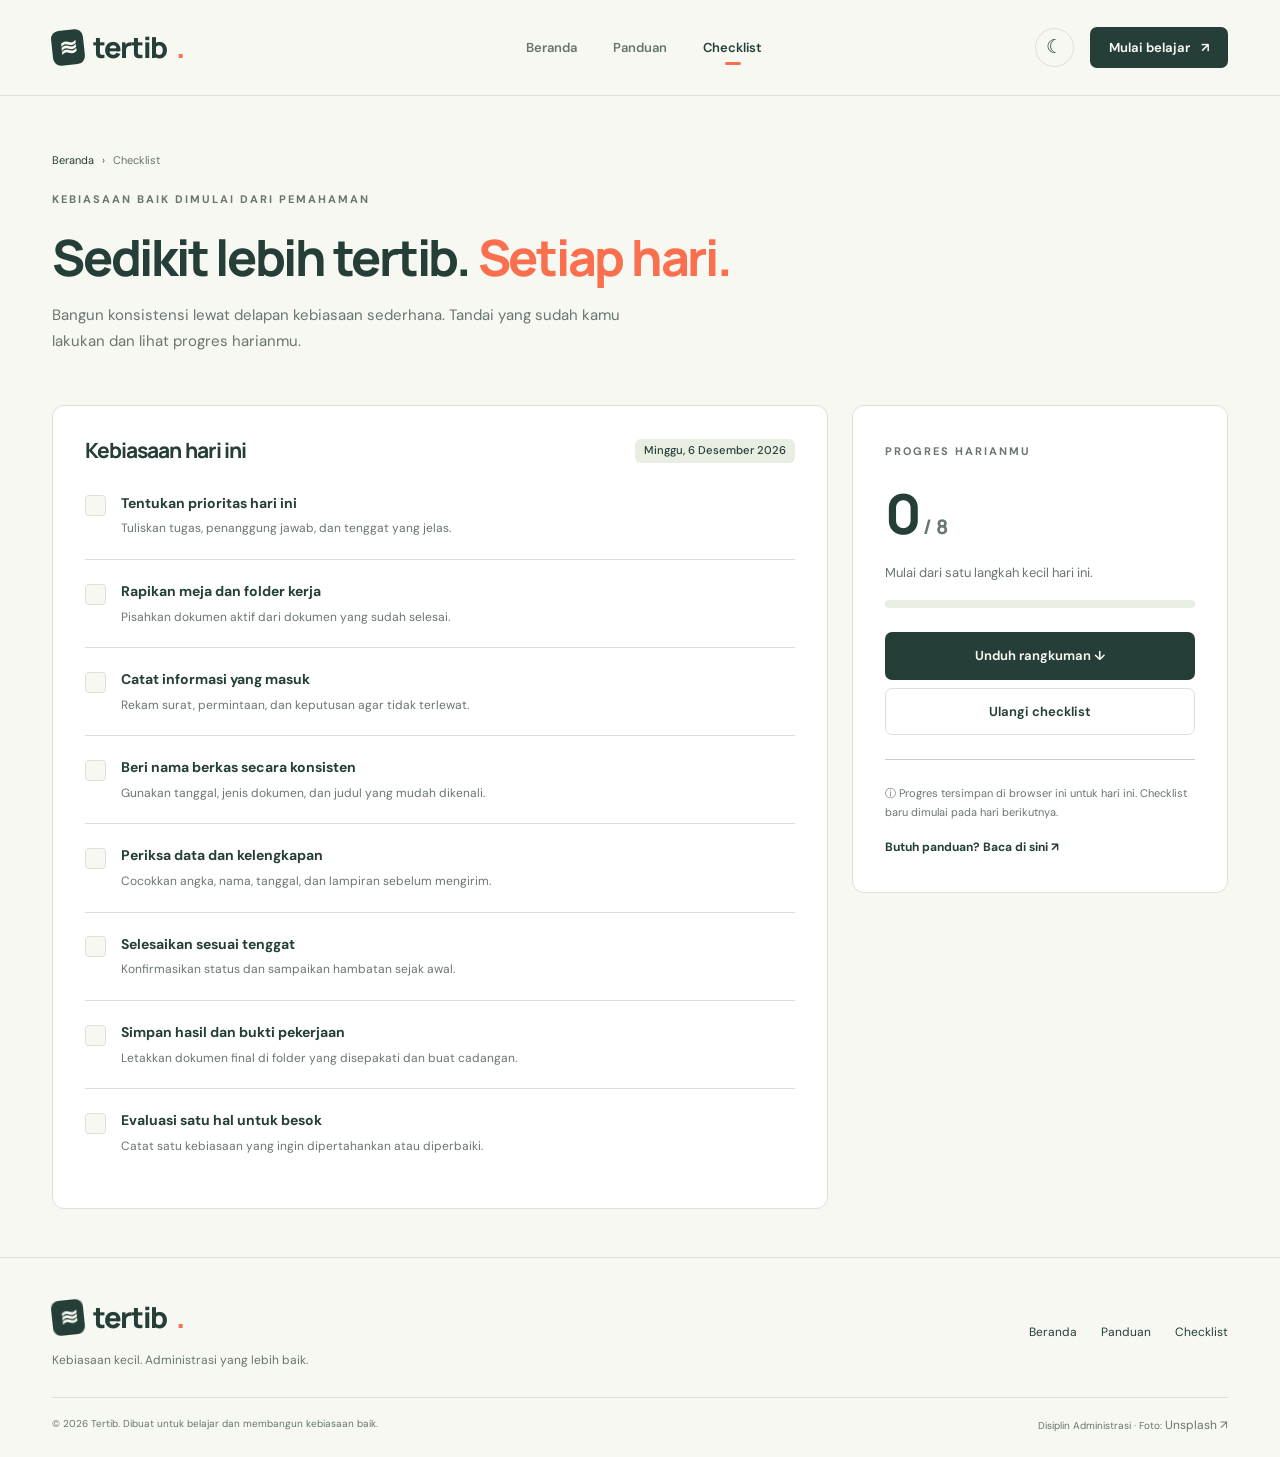
==== checklist.html @ 35b1b318 "Build Tertib administration discipline website" ====
<!doctype html>
<html lang="id" data-bs-theme="light"><head><meta charset="utf-8"><meta name="viewport" content="width=device-width, initial-scale=1"><meta name="description" content="Tandai delapan kebiasaan administrasi dan simpan progres harianmu di perangkat."><meta name="theme-color" content="#294b3e"><title>Checklist harian — Tertib</title><link rel="icon" href="assets/favicon.svg" type="image/svg+xml"><!-- Bootstrap disimpan lokal agar komponen dapat digunakan tanpa CDN. --><script src="assets/theme.js"></script><link rel="stylesheet" href="assets/bootstrap.min.css"><link rel="stylesheet" href="assets/style.css"></head><body><!-- Navbar Bootstrap: navigasi antarhalaman dan pengaturan tema. -->
<a class="skip" href="#main">Lewati navigasi</a><nav class="navbar navbar-expand-lg" aria-label="Navigasi utama"><div class="container"><a class="brand" href="index.html" aria-label="Tertib, beranda"><span class="brand-mark">≋</span>tertib<span class="accent">.</span></a><button class="navbar-toggler" type="button" data-bs-toggle="collapse" data-bs-target="#mainNav" aria-controls="mainNav" aria-expanded="false" aria-label="Buka navigasi"><span class="navbar-toggler-icon"></span></button><div class="collapse navbar-collapse" id="mainNav"><ul class="navbar-nav mx-auto"><li class="nav-item"><a class="nav-link "  href="index.html">Beranda</a></li><li class="nav-item"><a class="nav-link "  href="panduan.html">Panduan</a></li><li class="nav-item"><a class="nav-link active" aria-current="page" href="checklist.html">Checklist</a></li></ul><div class="d-flex gap-3 align-items-center nav-actions"><button class="theme-toggle" type="button" id="themeToggle" aria-label="Aktifkan mode gelap" aria-pressed="false">☾</button><a class="btn btn-forest nav-cta" href="panduan.html">Mulai belajar <span class="ms-2">↗</span></a></div></div></div></nav><main id="main"><section class="page-heading"><div class="container"><!-- Breadcrumb Bootstrap menunjukkan posisi halaman. --><nav aria-label="Breadcrumb"><ol class="breadcrumb"><li class="breadcrumb-item"><a href="index.html">Beranda</a></li><li class="breadcrumb-item active" aria-current="page">Checklist</li></ol></nav><span class="eyebrow">Kebiasaan baik dimulai dari pemahaman</span><h1>Sedikit lebih tertib. <span class="accent">Setiap hari.</span></h1><p>Bangun konsistensi lewat delapan kebiasaan sederhana. Tandai yang sudah kamu lakukan dan lihat progres harianmu.</p></div></section><!-- Checklist: input Bootstrap dengan penyimpanan lokal per tanggal. --><section class="pb-5"><div class="container"><div class="row g-4"><div class="col-lg-8"><div class="checklist-panel"><div class="d-flex flex-wrap justify-content-between align-items-center gap-2 mb-2"><h3 class="mb-0">Kebiasaan hari ini</h3><span class="badge soft-badge" id="todayDate"></span></div><div class="checklist-item"><input class="form-check-input habit-check" type="checkbox" id="prioritas"><label for="prioritas"><strong>Tentukan prioritas hari ini</strong><p>Tuliskan tugas, penanggung jawab, dan tenggat yang jelas.</p></label></div><div class="checklist-item"><input class="form-check-input habit-check" type="checkbox" id="meja"><label for="meja"><strong>Rapikan meja dan folder kerja</strong><p>Pisahkan dokumen aktif dari dokumen yang sudah selesai.</p></label></div><div class="checklist-item"><input class="form-check-input habit-check" type="checkbox" id="catatan"><label for="catatan"><strong>Catat informasi yang masuk</strong><p>Rekam surat, permintaan, dan keputusan agar tidak terlewat.</p></label></div><div class="checklist-item"><input class="form-check-input habit-check" type="checkbox" id="nama"><label for="nama"><strong>Beri nama berkas secara konsisten</strong><p>Gunakan tanggal, jenis dokumen, dan judul yang mudah dikenali.</p></label></div><div class="checklist-item"><input class="form-check-input habit-check" type="checkbox" id="periksa"><label for="periksa"><strong>Periksa data dan kelengkapan</strong><p>Cocokkan angka, nama, tanggal, dan lampiran sebelum mengirim.</p></label></div><div class="checklist-item"><input class="form-check-input habit-check" type="checkbox" id="tenggat"><label for="tenggat"><strong>Selesaikan sesuai tenggat</strong><p>Konfirmasikan status dan sampaikan hambatan sejak awal.</p></label></div><div class="checklist-item"><input class="form-check-input habit-check" type="checkbox" id="simpan"><label for="simpan"><strong>Simpan hasil dan bukti pekerjaan</strong><p>Letakkan dokumen final di folder yang disepakati dan buat cadangan.</p></label></div><div class="checklist-item"><input class="form-check-input habit-check" type="checkbox" id="evaluasi"><label for="evaluasi"><strong>Evaluasi satu hal untuk besok</strong><p>Catat satu kebiasaan yang ingin dipertahankan atau diperbaiki.</p></label></div></div></div><div class="col-lg-4"><aside class="checklist-panel sidebar-card"><span class="eyebrow">Progres harianmu</span><div class="progress-count my-3"><span id="completed">0</span><small> / 8</small></div><p id="progressMessage" class="small-copy" aria-live="polite">Mulai dari satu langkah kecil hari ini.</p><div class="progress mb-4" role="progressbar" aria-label="Kebiasaan selesai" aria-valuenow="0" aria-valuemin="0" aria-valuemax="8" id="habitProgress"><div class="progress-bar" style="width:0%"></div></div><button class="btn btn-forest w-100" id="downloadChecklist">Unduh rangkuman ↓</button><button class="btn btn-line w-100 mt-2" data-bs-toggle="modal" data-bs-target="#resetModal">Ulangi checklist</button><hr class="my-4"><p class="storage-note mb-0" id="storageNote">ⓘ Progres tersimpan di browser ini untuk hari ini. Checklist baru dimulai pada hari berikutnya.</p><a class="text-link d-inline-block mt-3" href="panduan.html">Butuh panduan? Baca di sini ↗</a></aside></div></div></div></section>
<!-- Modal konfirmasi untuk menghapus progres checklist hari ini. --><div class="modal fade" id="resetModal" tabindex="-1" aria-labelledby="resetTitle" aria-hidden="true"><div class="modal-dialog modal-dialog-centered"><div class="modal-content"><div class="modal-header"><h2 class="modal-title" id="resetTitle">Mulai lagi dari awal?</h2><button class="btn-close" data-bs-dismiss="modal" aria-label="Tutup"></button></div><div class="modal-body">Semua tanda centang untuk hari ini akan dihapus. Kamu bisa mengisinya kembali kapan saja.</div><div class="modal-footer"><button class="btn btn-line" data-bs-dismiss="modal">Batal</button><button class="btn btn-coral" id="confirmReset" data-bs-dismiss="modal">Ya, ulangi checklist</button></div></div></div></div>
<!-- Toast Bootstrap memberikan umpan balik setelah pengguna melakukan aksi. --><div class="toast-container position-fixed bottom-0 end-0 p-3"><div id="feedbackToast" class="toast" role="status" aria-live="polite" aria-atomic="true"><div class="d-flex"><div class="toast-body" id="toastText"></div><button class="btn-close me-2 m-auto" data-bs-dismiss="toast" aria-label="Tutup pemberitahuan"></button></div></div></div></main><!-- Footer: identitas situs, tautan halaman, dan sumber fotografi. -->
<footer><div class="container"><div class="row gy-4 align-items-center"><div class="col-md-6"><a class="brand" href="index.html"><span class="brand-mark">≋</span>tertib<span class="accent">.</span></a><p class="mb-0 mt-2">Kebiasaan kecil. Administrasi yang lebih baik.</p></div><div class="col-md-6 d-flex gap-4 justify-content-md-end"><a href="index.html">Beranda</a><a href="panduan.html">Panduan</a><a href="checklist.html">Checklist</a></div></div><div class="footer-bottom"><span>© 2026 Tertib. Dibuat untuk belajar dan membangun kebiasaan baik.</span><span>Disiplin Administrasi · Foto: <a href="https://unsplash.com/photos/PhYq704ffdA" target="_blank" rel="noopener">Unsplash ↗</a></span></div></div></footer><!-- Bootstrap Bundle mengaktifkan navbar, carousel, accordion, modal, dan toast. --><script src="assets/bootstrap.bundle.min.js"></script><script src="assets/app.js"></script></body></html>
---- assets/style.css ----
/* Fondasi visual: palet warna, tipografi, dan mode Bootstrap. */
@import url('https://fonts.googleapis.com/css2?family=DM+Sans:wght@400;450;500;550;600;650;700&family=Manrope:wght@400;500;600;650;700;750;800&display=swap');
:root,[data-bs-theme=light]{--paper:#f7f8f2;--ink:#253e38;--muted:#697570;--line:#dce1d6;--panel:#fff;--soft:#e9eee3;--coral:#fa704f;--bs-body-bg:var(--paper);--bs-body-color:var(--ink);--bs-primary:#28483e;--bs-border-color:var(--line)}
[data-bs-theme=dark]{--paper:#172821;--ink:#eef3e9;--muted:#a8b7ad;--line:#3e5147;--panel:#22382e;--soft:#2b4136;--coral:#ff9275;--bs-body-bg:var(--paper);--bs-body-color:var(--ink)}
*{box-sizing:border-box}body{font-family:'DM Sans',sans-serif;font-size:15px;line-height:1.7}h1,h2,h3,h4,.brand{font-family:'Manrope',sans-serif;letter-spacing:-.045em}h1{font-size:clamp(42px,5.1vw,72px);line-height:1.12;font-weight:750}h2{font-size:clamp(30px,3vw,43px);font-weight:750;line-height:1.25}h3{font-size:21px;font-weight:750}p{color:var(--muted)}a{color:inherit;text-decoration:none;transition:color .2s,transform .2s}a:hover{color:var(--coral)}button:focus-visible,a:focus-visible,input:focus-visible{outline:3px solid var(--coral);outline-offset:4px}.container{max-width:1200px}.section-pad{padding:85px 0}.eyebrow{font-size:11px;font-weight:700;letter-spacing:2px;text-transform:uppercase;color:var(--muted)}.accent{color:var(--coral)}.small-copy{font-size:13px}.skip{position:absolute;top:-100px;z-index:999;background:var(--ink);color:var(--paper);padding:12px}.skip:focus{top:0}
/* Navbar responsif dan tombol tema. */
.navbar{padding:23px 0;border-bottom:1px solid var(--line)}.brand{font-size:29px;font-weight:800;display:flex;align-items:center;gap:9px}.brand-mark{display:inline-flex;align-items:center;justify-content:center;width:32px;height:35px;border-radius:8px;background:var(--ink);color:var(--paper);font-size:22px;transform:rotate(-6deg)}.nav-link{font-size:13px;font-weight:600;padding:9px 18px!important;color:var(--muted)}.nav-link.active{color:var(--ink)!important}.nav-link.active:after{content:'';display:block;height:3px;width:16px;background:var(--coral);margin:3px auto -6px;border-radius:2px}.theme-toggle{border:1px solid var(--line);color:var(--ink);border-radius:50%;width:39px;height:39px;background:transparent;font-size:19px}.btn{font-weight:650;font-size:13px;border-radius:7px;padding:13px 22px;transition:transform .2s,background .2s}.btn:hover{transform:translateY(-2px)}.btn-coral{background:var(--coral);color:#222f28;border-color:var(--coral)}.btn-coral:hover{background:#f35c39;color:#172821;border-color:#f35c39}.btn-forest{background:var(--ink);color:var(--paper)}.btn-forest:hover{background:var(--coral);color:#20392f}.btn-line{border:1px solid var(--line);color:var(--ink);background:transparent}.btn-line:hover{background:var(--soft);border-color:var(--ink);color:var(--ink)}.arrow{margin-left:18px;font-size:18px}.nav-cta{padding:10px 18px}
/* Hero editorial dengan carousel fotografi dan catatan visual. */
.hero{padding:69px 0 61px}.hero .eyebrow:before{content:'';display:inline-block;width:24px;height:2px;background:var(--coral);vertical-align:middle;margin-right:10px}.hero h1{margin:23px 0}.hero-description{max-width:410px;font-size:15px;line-height:1.85}.hero-actions{display:flex;gap:13px;margin:29px 0 27px;flex-wrap:wrap}.hero-note{display:flex;align-items:center;gap:10px;color:var(--muted);font-size:11px}.tiny-check{width:20px;height:20px;border-radius:50%;background:var(--soft);display:inline-flex;align-items:center;justify-content:center;color:var(--ink)}.hero-visual{position:relative;padding:13px 0 20px 26px}.hero-visual:before{content:'';position:absolute;inset:0 25px 42px 55px;background:#e1e8d8;border-radius:130px 14px 14px 14px;transform:rotate(4deg)}.hero-photo{height:432px;width:100%;object-fit:cover;border-radius:100px 12px 12px 12px;filter:saturate(.6)}.carousel-inner{border-radius:100px 12px 12px 12px}.carousel-item:after{content:'';position:absolute;inset:50% 0 0;background:linear-gradient(transparent,rgba(12,30,23,.7))}.carousel-caption{text-align:left;left:25px;bottom:25px;right:25px;z-index:2;padding:0}.carousel-caption p{color:#fff;font-size:12px;margin:0}.carousel-caption h3{font-size:24px;color:white;margin:5px 0}.carousel-indicators{justify-content:flex-end;left:auto;right:20px;bottom:9px;margin:0}.carousel-indicators [data-bs-target]{width:7px;height:7px;border-radius:50%;border:0;margin:4px;background:#fff}.photo-stamp{position:absolute;top:35px;right:-15px;border-radius:50%;width:91px;height:91px;background:#e9f0d8;color:#30463a;display:flex;flex-direction:column;justify-content:center;text-align:center;transform:rotate(12deg);border:6px solid var(--paper);font-size:10px;font-weight:700;line-height:1.45}.photo-stamp span{font-size:23px}.floating-note{position:absolute;bottom:0;left:0;z-index:2;background:var(--panel);border:1px solid var(--line);box-shadow:0 12px 28px #122e2210;border-radius:10px;padding:16px 22px;display:flex;align-items:center;gap:15px}.note-icon{width:40px;height:40px;border-radius:9px;background:var(--soft);display:grid;place-items:center;font-size:23px}.floating-note strong{display:block;font-size:12px}.floating-note p{font-size:10px;margin:0}.carousel-control-next,.carousel-control-prev{width:9%;opacity:0}.hero-visual:hover .carousel-control-next,.hero-visual:hover .carousel-control-prev,.carousel-control-next:focus,.carousel-control-prev:focus{opacity:1}
/* Ringkasan prinsip dan kartu materi. */
.principles{border-top:1px solid var(--line);border-bottom:1px solid var(--line);padding:25px 0}.principle{display:flex;align-items:center;gap:15px}.principle-icon{font-size:23px;color:var(--ink);width:33px}.principle strong{font-size:12px;display:block}.principle p{font-size:11px;margin:1px 0 0}.section-heading{display:flex;align-items:end;justify-content:space-between;gap:20px;margin-bottom:32px}.section-heading h2{margin:9px 0 0}.section-heading>p{font-size:13px;max-width:300px;margin:0}.text-link{font-size:12px;font-weight:700}.learning-card{background:var(--panel);border:1px solid var(--line);border-radius:12px;padding:26px;position:relative;transition:transform .25s,box-shadow .25s;height:100%}.learning-card:hover{transform:translateY(-5px);box-shadow:0 13px 30px #193a2210}.card-top{display:flex;justify-content:space-between;align-items:start;margin-bottom:28px}.topic-icon{width:49px;height:49px;border-radius:11px;display:grid;place-items:center;background:#e7eddf;color:#40563f;font-size:25px}.topic-icon.peach{background:#fce7de;color:#b86142}.topic-icon.blue{background:#e4ebef;color:#526e81}.card-number{font-size:11px;color:var(--muted)}.learning-card p{font-size:12px;margin:12px 0 25px}.card-bottom{border-top:1px solid var(--line);padding-top:16px;display:flex;align-items:center;justify-content:space-between;font-size:11px;color:var(--muted)}.card-arrow{width:28px;height:28px;border:1px solid var(--line);border-radius:50%;display:grid;place-items:center;color:var(--ink)}
/* Bagian alur, ajakan latihan, accordion, serta footer. */
.workflow-section{background:var(--soft)}.steps{display:grid;grid-template-columns:repeat(4,1fr);gap:28px;margin-top:40px}.step-number{font-size:12px;width:34px;height:34px;display:grid;place-items:center;border:1px solid var(--muted);border-radius:50%;margin-bottom:20px}.steps h3{font-size:16px}.steps p{font-size:12px}.cta-panel{background:#294b3e;color:#f4f7ee;border-radius:14px;padding:48px;position:relative;overflow:hidden}.cta-panel p{color:#c3d0c4;max-width:450px;font-size:13px}.cta-panel h2{max-width:600px}.cta-panel .eyebrow{color:#b6c9ab}.cta-art{font-size:130px;line-height:1;color:#90ab80;transform:rotate(-15deg);text-align:center}.faq{max-width:850px;margin:auto}.accordion{--bs-accordion-bg:transparent;--bs-accordion-color:var(--ink);--bs-accordion-active-bg:var(--soft);--bs-accordion-active-color:var(--ink);--bs-accordion-btn-color:var(--ink);--bs-accordion-border-color:var(--line)}.accordion-button{font-size:14px;font-weight:600;padding:22px 0}.accordion-button:not(.collapsed){padding-left:16px}.accordion-body{font-size:13px;color:var(--muted)}footer{border-top:1px solid var(--line);padding:35px 0 22px}footer p,footer a{font-size:12px}.footer-bottom{border-top:1px solid var(--line);padding-top:17px;margin-top:26px;color:var(--muted);font-size:10px;display:flex;justify-content:space-between}
/* Halaman panduan: pencarian, filter materi, dan dokumen detail. */
.page-heading{padding:55px 0 35px}.breadcrumb{font-size:11px;--bs-breadcrumb-divider:'›'}.breadcrumb-item.active{color:var(--muted)}.page-heading h1{font-size:50px;margin:18px 0}.page-heading p{max-width:590px}.search-field{background:var(--panel);border:1px solid var(--line);color:var(--ink);padding:13px 18px;border-radius:8px;width:100%;max-width:380px}.filter-btn{padding:8px 17px;border-radius:24px;font-size:12px;background:transparent;border:1px solid var(--line);color:var(--ink)}.filter-btn.active{background:var(--ink);color:var(--paper)}.material-meta{display:flex;gap:8px;margin-bottom:13px}.badge{font-weight:500}.soft-badge{background:var(--soft);color:var(--ink);padding:6px 9px}.material-grid .learning-card{display:flex;flex-direction:column}.material-grid .card-bottom{margin-top:auto}.modal-content{background:var(--paper);border-color:var(--line)}.modal-body{font-size:14px}.modal-body li{margin-bottom:12px}.modal-title{font-size:23px}.example{background:var(--soft);padding:20px;border-radius:8px}.empty-state{padding:50px;text-align:center;border:1px dashed var(--line);border-radius:10px}
/* Checklist tersimpan lokal, progress bar, dan tata letak seluler. */
.checklist-panel{background:var(--panel);border:1px solid var(--line);border-radius:12px;padding:32px}.checklist-item{display:flex;gap:15px;padding:20px 0;border-bottom:1px solid var(--line)}.checklist-item:last-child{border:0}.checklist-item label{cursor:pointer;flex:1}.checklist-item strong{display:block;font-size:14px}.checklist-item p{font-size:12px;margin:3px 0 0}.form-check-input{width:21px;height:21px;flex-shrink:0;cursor:pointer}.form-check-input:checked{background-color:#42674e;border-color:#42674e}.checklist-item:has(input:checked) strong{color:var(--muted);text-decoration:line-through}.progress{height:8px;background:var(--soft)}.progress-bar{background:#5c805c;transition:width .4s}.progress-count{font-size:55px;line-height:1.2;font-family:Manrope,sans-serif;font-weight:750;letter-spacing:-3px}.progress-count small{font-size:20px;letter-spacing:0;color:var(--muted)}.sidebar-card{position:sticky;top:25px}.toast{background:var(--panel);color:var(--ink)}.storage-note{font-size:11px;color:var(--muted)}[hidden]{display:none!important}
@media(min-width:992px){.hero-copy{padding-right:40px}.hero-visual{margin-left:15px}.principle:not(:last-child){border-right:1px solid var(--line)}.navbar-collapse{margin-left:70px}}
@media(max-width:991px){.navbar-collapse{padding-top:20px}.nav-link.active:after{margin-left:0}.nav-actions{margin-top:15px}.hero-visual{max-width:560px;margin:35px auto 0}.photo-stamp{right:0}.steps{grid-template-columns:repeat(2,1fr)}.principle{margin:10px 0}.cta-art{display:none}.hero{padding-top:40px}.section-pad{padding:55px 0}}
@media(max-width:575px){.container{padding-left:23px;padding-right:23px}.brand{font-size:25px}.hero-photo{height:350px}.hero-visual{padding-left:15px}.hero h1{font-size:44px}.section-heading{align-items:start;flex-direction:column}.principle{gap:7px}.principle-icon{font-size:20px;width:25px}.principle strong{font-size:11px}.principle p{font-size:10px}.cta-panel{padding:30px}.page-heading h1{font-size:38px}.checklist-panel{padding:23px}.footer-bottom{flex-direction:column;gap:8px}.steps{gap:20px}.floating-note{padding:12px}.photo-stamp{width:76px;height:76px;font-size:8px}.section-heading>p{max-width:none}}
@media(prefers-reduced-motion:reduce){*,*:before,*:after{scroll-behavior:auto!important;transition:none!important;animation:none!important}}
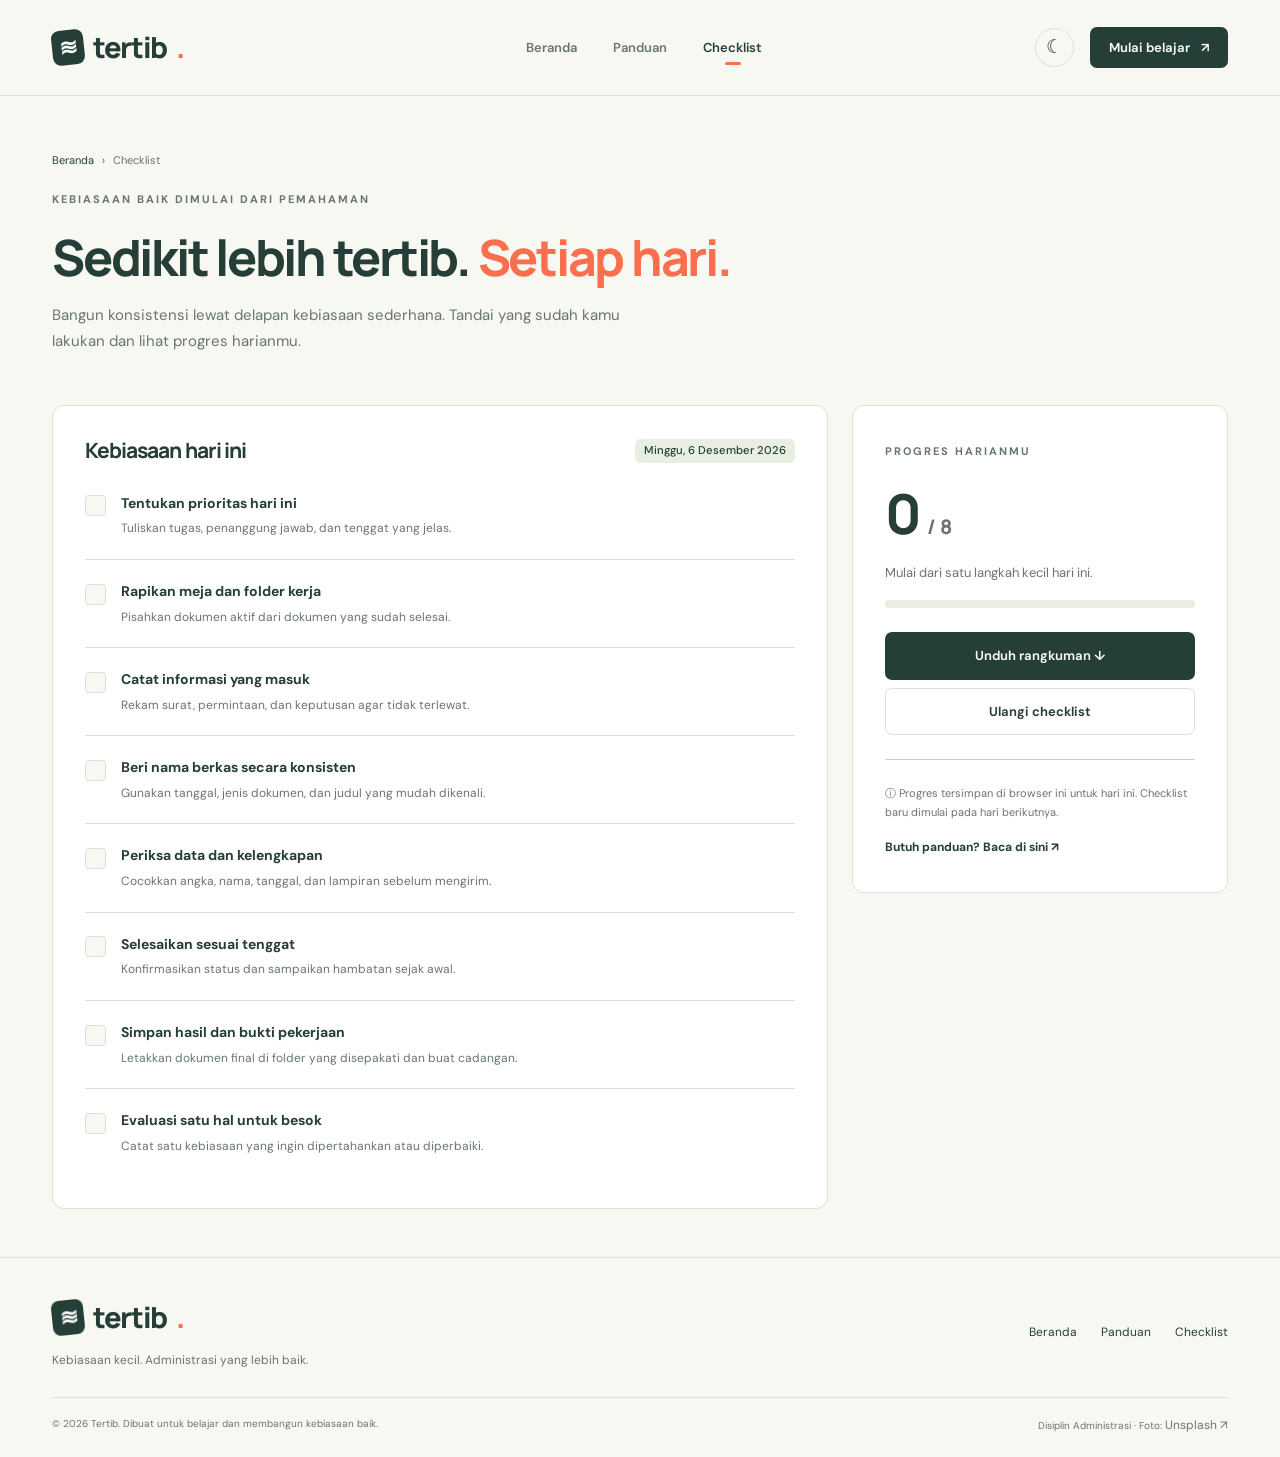
==== commit 8a34288e: "Polish carousel captions and document assignment requirements" ====
--- a/checklist.html
+++ b/checklist.html
@@ -1,6 +1,327 @@
-<!doctype html>
-<html lang="id" data-bs-theme="light"><head><meta charset="utf-8"><meta name="viewport" content="width=device-width, initial-scale=1"><meta name="description" content="Tandai delapan kebiasaan administrasi dan simpan progres harianmu di perangkat."><meta name="theme-color" content="#294b3e"><title>Checklist harian — Tertib</title><link rel="icon" href="assets/favicon.svg" type="image/svg+xml"><!-- Bootstrap disimpan lokal agar komponen dapat digunakan tanpa CDN. --><script src="assets/theme.js"></script><link rel="stylesheet" href="assets/bootstrap.min.css"><link rel="stylesheet" href="assets/style.css"></head><body><!-- Navbar Bootstrap: navigasi antarhalaman dan pengaturan tema. -->
-<a class="skip" href="#main">Lewati navigasi</a><nav class="navbar navbar-expand-lg" aria-label="Navigasi utama"><div class="container"><a class="brand" href="index.html" aria-label="Tertib, beranda"><span class="brand-mark">≋</span>tertib<span class="accent">.</span></a><button class="navbar-toggler" type="button" data-bs-toggle="collapse" data-bs-target="#mainNav" aria-controls="mainNav" aria-expanded="false" aria-label="Buka navigasi"><span class="navbar-toggler-icon"></span></button><div class="collapse navbar-collapse" id="mainNav"><ul class="navbar-nav mx-auto"><li class="nav-item"><a class="nav-link "  href="index.html">Beranda</a></li><li class="nav-item"><a class="nav-link "  href="panduan.html">Panduan</a></li><li class="nav-item"><a class="nav-link active" aria-current="page" href="checklist.html">Checklist</a></li></ul><div class="d-flex gap-3 align-items-center nav-actions"><button class="theme-toggle" type="button" id="themeToggle" aria-label="Aktifkan mode gelap" aria-pressed="false">☾</button><a class="btn btn-forest nav-cta" href="panduan.html">Mulai belajar <span class="ms-2">↗</span></a></div></div></div></nav><main id="main"><section class="page-heading"><div class="container"><!-- Breadcrumb Bootstrap menunjukkan posisi halaman. --><nav aria-label="Breadcrumb"><ol class="breadcrumb"><li class="breadcrumb-item"><a href="index.html">Beranda</a></li><li class="breadcrumb-item active" aria-current="page">Checklist</li></ol></nav><span class="eyebrow">Kebiasaan baik dimulai dari pemahaman</span><h1>Sedikit lebih tertib. <span class="accent">Setiap hari.</span></h1><p>Bangun konsistensi lewat delapan kebiasaan sederhana. Tandai yang sudah kamu lakukan dan lihat progres harianmu.</p></div></section><!-- Checklist: input Bootstrap dengan penyimpanan lokal per tanggal. --><section class="pb-5"><div class="container"><div class="row g-4"><div class="col-lg-8"><div class="checklist-panel"><div class="d-flex flex-wrap justify-content-between align-items-center gap-2 mb-2"><h3 class="mb-0">Kebiasaan hari ini</h3><span class="badge soft-badge" id="todayDate"></span></div><div class="checklist-item"><input class="form-check-input habit-check" type="checkbox" id="prioritas"><label for="prioritas"><strong>Tentukan prioritas hari ini</strong><p>Tuliskan tugas, penanggung jawab, dan tenggat yang jelas.</p></label></div><div class="checklist-item"><input class="form-check-input habit-check" type="checkbox" id="meja"><label for="meja"><strong>Rapikan meja dan folder kerja</strong><p>Pisahkan dokumen aktif dari dokumen yang sudah selesai.</p></label></div><div class="checklist-item"><input class="form-check-input habit-check" type="checkbox" id="catatan"><label for="catatan"><strong>Catat informasi yang masuk</strong><p>Rekam surat, permintaan, dan keputusan agar tidak terlewat.</p></label></div><div class="checklist-item"><input class="form-check-input habit-check" type="checkbox" id="nama"><label for="nama"><strong>Beri nama berkas secara konsisten</strong><p>Gunakan tanggal, jenis dokumen, dan judul yang mudah dikenali.</p></label></div><div class="checklist-item"><input class="form-check-input habit-check" type="checkbox" id="periksa"><label for="periksa"><strong>Periksa data dan kelengkapan</strong><p>Cocokkan angka, nama, tanggal, dan lampiran sebelum mengirim.</p></label></div><div class="checklist-item"><input class="form-check-input habit-check" type="checkbox" id="tenggat"><label for="tenggat"><strong>Selesaikan sesuai tenggat</strong><p>Konfirmasikan status dan sampaikan hambatan sejak awal.</p></label></div><div class="checklist-item"><input class="form-check-input habit-check" type="checkbox" id="simpan"><label for="simpan"><strong>Simpan hasil dan bukti pekerjaan</strong><p>Letakkan dokumen final di folder yang disepakati dan buat cadangan.</p></label></div><div class="checklist-item"><input class="form-check-input habit-check" type="checkbox" id="evaluasi"><label for="evaluasi"><strong>Evaluasi satu hal untuk besok</strong><p>Catat satu kebiasaan yang ingin dipertahankan atau diperbaiki.</p></label></div></div></div><div class="col-lg-4"><aside class="checklist-panel sidebar-card"><span class="eyebrow">Progres harianmu</span><div class="progress-count my-3"><span id="completed">0</span><small> / 8</small></div><p id="progressMessage" class="small-copy" aria-live="polite">Mulai dari satu langkah kecil hari ini.</p><div class="progress mb-4" role="progressbar" aria-label="Kebiasaan selesai" aria-valuenow="0" aria-valuemin="0" aria-valuemax="8" id="habitProgress"><div class="progress-bar" style="width:0%"></div></div><button class="btn btn-forest w-100" id="downloadChecklist">Unduh rangkuman ↓</button><button class="btn btn-line w-100 mt-2" data-bs-toggle="modal" data-bs-target="#resetModal">Ulangi checklist</button><hr class="my-4"><p class="storage-note mb-0" id="storageNote">ⓘ Progres tersimpan di browser ini untuk hari ini. Checklist baru dimulai pada hari berikutnya.</p><a class="text-link d-inline-block mt-3" href="panduan.html">Butuh panduan? Baca di sini ↗</a></aside></div></div></div></section>
-<!-- Modal konfirmasi untuk menghapus progres checklist hari ini. --><div class="modal fade" id="resetModal" tabindex="-1" aria-labelledby="resetTitle" aria-hidden="true"><div class="modal-dialog modal-dialog-centered"><div class="modal-content"><div class="modal-header"><h2 class="modal-title" id="resetTitle">Mulai lagi dari awal?</h2><button class="btn-close" data-bs-dismiss="modal" aria-label="Tutup"></button></div><div class="modal-body">Semua tanda centang untuk hari ini akan dihapus. Kamu bisa mengisinya kembali kapan saja.</div><div class="modal-footer"><button class="btn btn-line" data-bs-dismiss="modal">Batal</button><button class="btn btn-coral" id="confirmReset" data-bs-dismiss="modal">Ya, ulangi checklist</button></div></div></div></div>
-<!-- Toast Bootstrap memberikan umpan balik setelah pengguna melakukan aksi. --><div class="toast-container position-fixed bottom-0 end-0 p-3"><div id="feedbackToast" class="toast" role="status" aria-live="polite" aria-atomic="true"><div class="d-flex"><div class="toast-body" id="toastText"></div><button class="btn-close me-2 m-auto" data-bs-dismiss="toast" aria-label="Tutup pemberitahuan"></button></div></div></div></main><!-- Footer: identitas situs, tautan halaman, dan sumber fotografi. -->
-<footer><div class="container"><div class="row gy-4 align-items-center"><div class="col-md-6"><a class="brand" href="index.html"><span class="brand-mark">≋</span>tertib<span class="accent">.</span></a><p class="mb-0 mt-2">Kebiasaan kecil. Administrasi yang lebih baik.</p></div><div class="col-md-6 d-flex gap-4 justify-content-md-end"><a href="index.html">Beranda</a><a href="panduan.html">Panduan</a><a href="checklist.html">Checklist</a></div></div><div class="footer-bottom"><span>© 2026 Tertib. Dibuat untuk belajar dan membangun kebiasaan baik.</span><span>Disiplin Administrasi · Foto: <a href="https://unsplash.com/photos/PhYq704ffdA" target="_blank" rel="noopener">Unsplash ↗</a></span></div></div></footer><!-- Bootstrap Bundle mengaktifkan navbar, carousel, accordion, modal, dan toast. --><script src="assets/bootstrap.bundle.min.js"></script><script src="assets/app.js"></script></body></html>+<!DOCTYPE html>
+<html data-bs-theme="light" lang="id">
+ <head>
+  <meta charset="utf-8"/>
+  <meta content="width=device-width, initial-scale=1" name="viewport"/>
+  <meta content="Tandai delapan kebiasaan administrasi dan simpan progres harianmu di perangkat." name="description"/>
+  <meta content="#294b3e" name="theme-color"/>
+  <title>
+   Checklist harian — Tertib
+  </title>
+  <link href="assets/favicon.svg" rel="icon" type="image/svg+xml"/>
+  <!-- Bootstrap disimpan lokal agar komponen dapat digunakan tanpa CDN. -->
+  <script src="assets/theme.js">
+  </script>
+  <link href="assets/bootstrap.min.css" rel="stylesheet"/>
+  <link href="assets/style.css" rel="stylesheet"/>
+ </head>
+ <body>
+  <!-- Navbar Bootstrap: navigasi antarhalaman dan pengaturan tema. -->
+  <a class="skip" href="#main">
+   Lewati navigasi
+  </a>
+  <nav aria-label="Navigasi utama" class="navbar navbar-expand-lg">
+   <div class="container">
+    <a aria-label="Tertib, beranda" class="brand" href="index.html">
+     <span class="brand-mark">
+      ≋
+     </span>
+     tertib
+     <span class="accent">
+      .
+     </span>
+    </a>
+    <button aria-controls="mainNav" aria-expanded="false" aria-label="Buka navigasi" class="navbar-toggler" data-bs-target="#mainNav" data-bs-toggle="collapse" type="button">
+     <span class="navbar-toggler-icon">
+     </span>
+    </button>
+    <div class="collapse navbar-collapse" id="mainNav">
+     <ul class="navbar-nav mx-auto">
+      <li class="nav-item">
+       <a class="nav-link" href="index.html">
+        Beranda
+       </a>
+      </li>
+      <li class="nav-item">
+       <a class="nav-link" href="panduan.html">
+        Panduan
+       </a>
+      </li>
+      <li class="nav-item">
+       <a aria-current="page" class="nav-link active" href="checklist.html">
+        Checklist
+       </a>
+      </li>
+     </ul>
+     <div class="d-flex gap-3 align-items-center nav-actions">
+      <button aria-label="Aktifkan mode gelap" aria-pressed="false" class="theme-toggle" id="themeToggle" type="button">
+       ☾
+      </button>
+      <a class="btn btn-forest nav-cta" href="panduan.html">
+       Mulai belajar
+       <span class="ms-2">
+        ↗
+       </span>
+      </a>
+     </div>
+    </div>
+   </div>
+  </nav>
+  <main id="main">
+   <section class="page-heading">
+    <div class="container">
+     <!-- Breadcrumb Bootstrap menunjukkan posisi halaman. -->
+     <nav aria-label="Breadcrumb">
+      <ol class="breadcrumb">
+       <li class="breadcrumb-item">
+        <a href="index.html">
+         Beranda
+        </a>
+       </li>
+       <li aria-current="page" class="breadcrumb-item active">
+        Checklist
+       </li>
+      </ol>
+     </nav>
+     <span class="eyebrow">
+      Kebiasaan baik dimulai dari pemahaman
+     </span>
+     <h1>
+      Sedikit lebih tertib.
+      <span class="accent">
+       Setiap hari.
+      </span>
+     </h1>
+     <p>
+      Bangun konsistensi lewat delapan kebiasaan sederhana. Tandai yang sudah kamu lakukan dan lihat progres harianmu.
+     </p>
+    </div>
+   </section>
+   <!-- Checklist: input Bootstrap dengan penyimpanan lokal per tanggal. -->
+   <section class="pb-5">
+    <div class="container">
+     <div class="row g-4">
+      <div class="col-lg-8">
+       <div class="checklist-panel">
+        <div class="d-flex flex-wrap justify-content-between align-items-center gap-2 mb-2">
+         <h3 class="mb-0">
+          Kebiasaan hari ini
+         </h3>
+         <span class="badge soft-badge" id="todayDate">
+         </span>
+        </div>
+        <div class="checklist-item">
+         <input class="form-check-input habit-check" id="prioritas" type="checkbox"/>
+         <label for="prioritas">
+          <strong>
+           Tentukan prioritas hari ini
+          </strong>
+          <p>
+           Tuliskan tugas, penanggung jawab, dan tenggat yang jelas.
+          </p>
+         </label>
+        </div>
+        <div class="checklist-item">
+         <input class="form-check-input habit-check" id="meja" type="checkbox"/>
+         <label for="meja">
+          <strong>
+           Rapikan meja dan folder kerja
+          </strong>
+          <p>
+           Pisahkan dokumen aktif dari dokumen yang sudah selesai.
+          </p>
+         </label>
+        </div>
+        <div class="checklist-item">
+         <input class="form-check-input habit-check" id="catatan" type="checkbox"/>
+         <label for="catatan">
+          <strong>
+           Catat informasi yang masuk
+          </strong>
+          <p>
+           Rekam surat, permintaan, dan keputusan agar tidak terlewat.
+          </p>
+         </label>
+        </div>
+        <div class="checklist-item">
+         <input class="form-check-input habit-check" id="nama" type="checkbox"/>
+         <label for="nama">
+          <strong>
+           Beri nama berkas secara konsisten
+          </strong>
+          <p>
+           Gunakan tanggal, jenis dokumen, dan judul yang mudah dikenali.
+          </p>
+         </label>
+        </div>
+        <div class="checklist-item">
+         <input class="form-check-input habit-check" id="periksa" type="checkbox"/>
+         <label for="periksa">
+          <strong>
+           Periksa data dan kelengkapan
+          </strong>
+          <p>
+           Cocokkan angka, nama, tanggal, dan lampiran sebelum mengirim.
+          </p>
+         </label>
+        </div>
+        <div class="checklist-item">
+         <input class="form-check-input habit-check" id="tenggat" type="checkbox"/>
+         <label for="tenggat">
+          <strong>
+           Selesaikan sesuai tenggat
+          </strong>
+          <p>
+           Konfirmasikan status dan sampaikan hambatan sejak awal.
+          </p>
+         </label>
+        </div>
+        <div class="checklist-item">
+         <input class="form-check-input habit-check" id="simpan" type="checkbox"/>
+         <label for="simpan">
+          <strong>
+           Simpan hasil dan bukti pekerjaan
+          </strong>
+          <p>
+           Letakkan dokumen final di folder yang disepakati dan buat cadangan.
+          </p>
+         </label>
+        </div>
+        <div class="checklist-item">
+         <input class="form-check-input habit-check" id="evaluasi" type="checkbox"/>
+         <label for="evaluasi">
+          <strong>
+           Evaluasi satu hal untuk besok
+          </strong>
+          <p>
+           Catat satu kebiasaan yang ingin dipertahankan atau diperbaiki.
+          </p>
+         </label>
+        </div>
+       </div>
+      </div>
+      <div class="col-lg-4">
+       <aside class="checklist-panel sidebar-card">
+        <span class="eyebrow">
+         Progres harianmu
+        </span>
+        <div class="progress-count my-3">
+         <span id="completed">
+          0
+         </span>
+         <small>
+          / 8
+         </small>
+        </div>
+        <p aria-live="polite" class="small-copy" id="progressMessage">
+         Mulai dari satu langkah kecil hari ini.
+        </p>
+        <div aria-label="Kebiasaan selesai" aria-valuemax="8" aria-valuemin="0" aria-valuenow="0" class="progress mb-4" id="habitProgress" role="progressbar">
+         <div class="progress-bar" style="width:0%">
+         </div>
+        </div>
+        <button class="btn btn-forest w-100" id="downloadChecklist">
+         Unduh rangkuman ↓
+        </button>
+        <button class="btn btn-line w-100 mt-2" data-bs-target="#resetModal" data-bs-toggle="modal">
+         Ulangi checklist
+        </button>
+        <hr class="my-4"/>
+        <p class="storage-note mb-0" id="storageNote">
+         ⓘ Progres tersimpan di browser ini untuk hari ini. Checklist baru dimulai pada hari berikutnya.
+        </p>
+        <a class="text-link d-inline-block mt-3" href="panduan.html">
+         Butuh panduan? Baca di sini ↗
+        </a>
+       </aside>
+      </div>
+     </div>
+    </div>
+   </section>
+   <!-- Modal konfirmasi untuk menghapus progres checklist hari ini. -->
+   <div aria-hidden="true" aria-labelledby="resetTitle" class="modal fade" id="resetModal" tabindex="-1">
+    <div class="modal-dialog modal-dialog-centered">
+     <div class="modal-content">
+      <div class="modal-header">
+       <h2 class="modal-title" id="resetTitle">
+        Mulai lagi dari awal?
+       </h2>
+       <button aria-label="Tutup" class="btn-close" data-bs-dismiss="modal">
+       </button>
+      </div>
+      <div class="modal-body">
+       Semua tanda centang untuk hari ini akan dihapus. Kamu bisa mengisinya kembali kapan saja.
+      </div>
+      <div class="modal-footer">
+       <button class="btn btn-line" data-bs-dismiss="modal">
+        Batal
+       </button>
+       <button class="btn btn-coral" data-bs-dismiss="modal" id="confirmReset">
+        Ya, ulangi checklist
+       </button>
+      </div>
+     </div>
+    </div>
+   </div>
+   <!-- Toast Bootstrap memberikan umpan balik setelah pengguna melakukan aksi. -->
+   <div class="toast-container position-fixed bottom-0 end-0 p-3">
+    <div aria-atomic="true" aria-live="polite" class="toast" id="feedbackToast" role="status">
+     <div class="d-flex">
+      <div class="toast-body" id="toastText">
+      </div>
+      <button aria-label="Tutup pemberitahuan" class="btn-close me-2 m-auto" data-bs-dismiss="toast">
+      </button>
+     </div>
+    </div>
+   </div>
+  </main>
+  <!-- Footer: identitas situs, tautan halaman, dan sumber fotografi. -->
+  <footer>
+   <div class="container">
+    <div class="row gy-4 align-items-center">
+     <div class="col-md-6">
+      <a class="brand" href="index.html">
+       <span class="brand-mark">
+        ≋
+       </span>
+       tertib
+       <span class="accent">
+        .
+       </span>
+      </a>
+      <p class="mb-0 mt-2">
+       Kebiasaan kecil. Administrasi yang lebih baik.
+      </p>
+     </div>
+     <div class="col-md-6 d-flex gap-4 justify-content-md-end">
+      <a href="index.html">
+       Beranda
+      </a>
+      <a href="panduan.html">
+       Panduan
+      </a>
+      <a href="checklist.html">
+       Checklist
+      </a>
+     </div>
+    </div>
+    <div class="footer-bottom">
+     <span>
+      © 2026 Tertib. Dibuat untuk belajar dan membangun kebiasaan baik.
+     </span>
+     <span>
+      Disiplin Administrasi · Foto:
+      <a href="https://unsplash.com/photos/PhYq704ffdA" rel="noopener" target="_blank">
+       Unsplash ↗
+      </a>
+     </span>
+    </div>
+   </div>
+  </footer>
+  <!-- Bootstrap Bundle mengaktifkan navbar, carousel, accordion, modal, dan toast. -->
+  <script src="assets/bootstrap.bundle.min.js">
+  </script>
+  <script src="assets/app.js">
+  </script>
+ </body>
+</html>
--- a/assets/style.css
+++ b/assets/style.css
@@ -18,4 +18,6 @@
 @media(min-width:992px){.hero-copy{padding-right:40px}.hero-visual{margin-left:15px}.principle:not(:last-child){border-right:1px solid var(--line)}.navbar-collapse{margin-left:70px}}
 @media(max-width:991px){.navbar-collapse{padding-top:20px}.nav-link.active:after{margin-left:0}.nav-actions{margin-top:15px}.hero-visual{max-width:560px;margin:35px auto 0}.photo-stamp{right:0}.steps{grid-template-columns:repeat(2,1fr)}.principle{margin:10px 0}.cta-art{display:none}.hero{padding-top:40px}.section-pad{padding:55px 0}}
 @media(max-width:575px){.container{padding-left:23px;padding-right:23px}.brand{font-size:25px}.hero-photo{height:350px}.hero-visual{padding-left:15px}.hero h1{font-size:44px}.section-heading{align-items:start;flex-direction:column}.principle{gap:7px}.principle-icon{font-size:20px;width:25px}.principle strong{font-size:11px}.principle p{font-size:10px}.cta-panel{padding:30px}.page-heading h1{font-size:38px}.checklist-panel{padding:23px}.footer-bottom{flex-direction:column;gap:8px}.steps{gap:20px}.floating-note{padding:12px}.photo-stamp{width:76px;height:76px;font-size:8px}.section-heading>p{max-width:none}}
+/* Caption ditempatkan di atas kartu catatan agar seluruh pesan terbaca. */
+.carousel-caption{bottom:67px}
 @media(prefers-reduced-motion:reduce){*,*:before,*:after{scroll-behavior:auto!important;transition:none!important;animation:none!important}}
